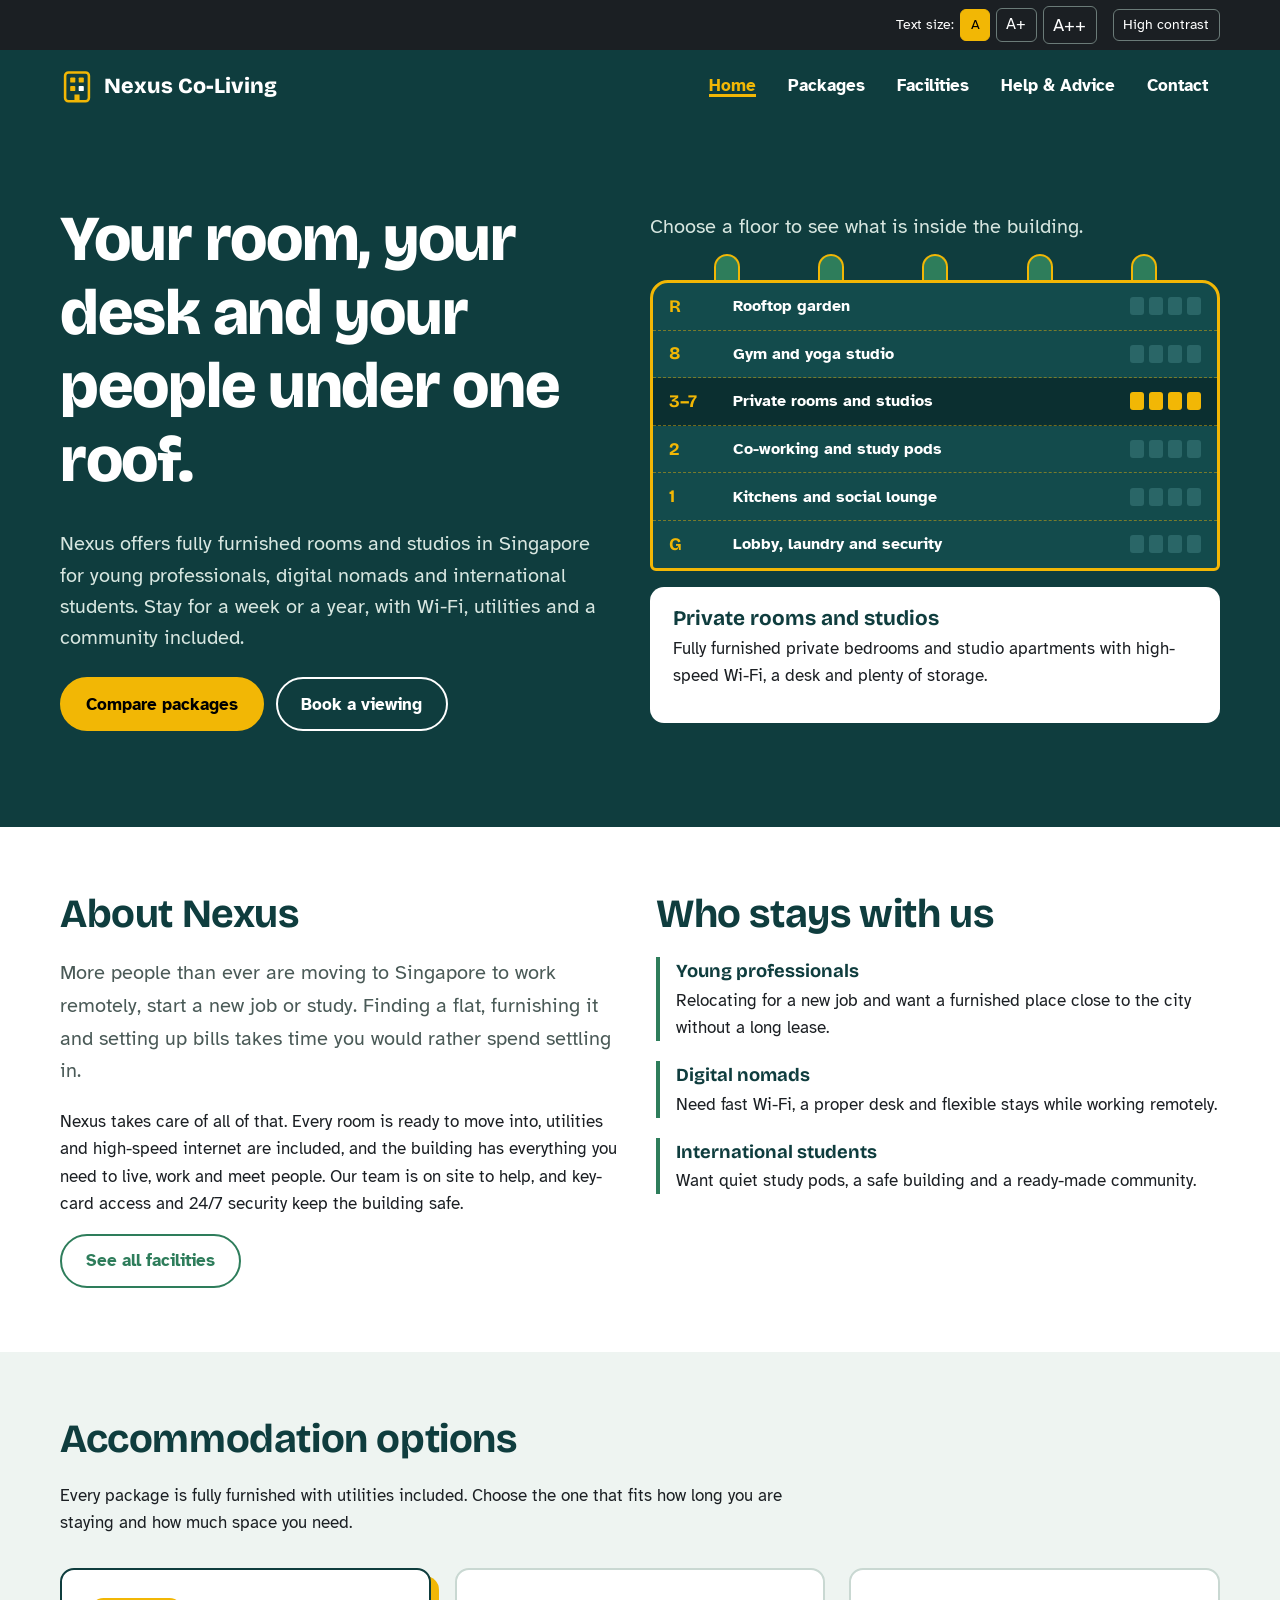
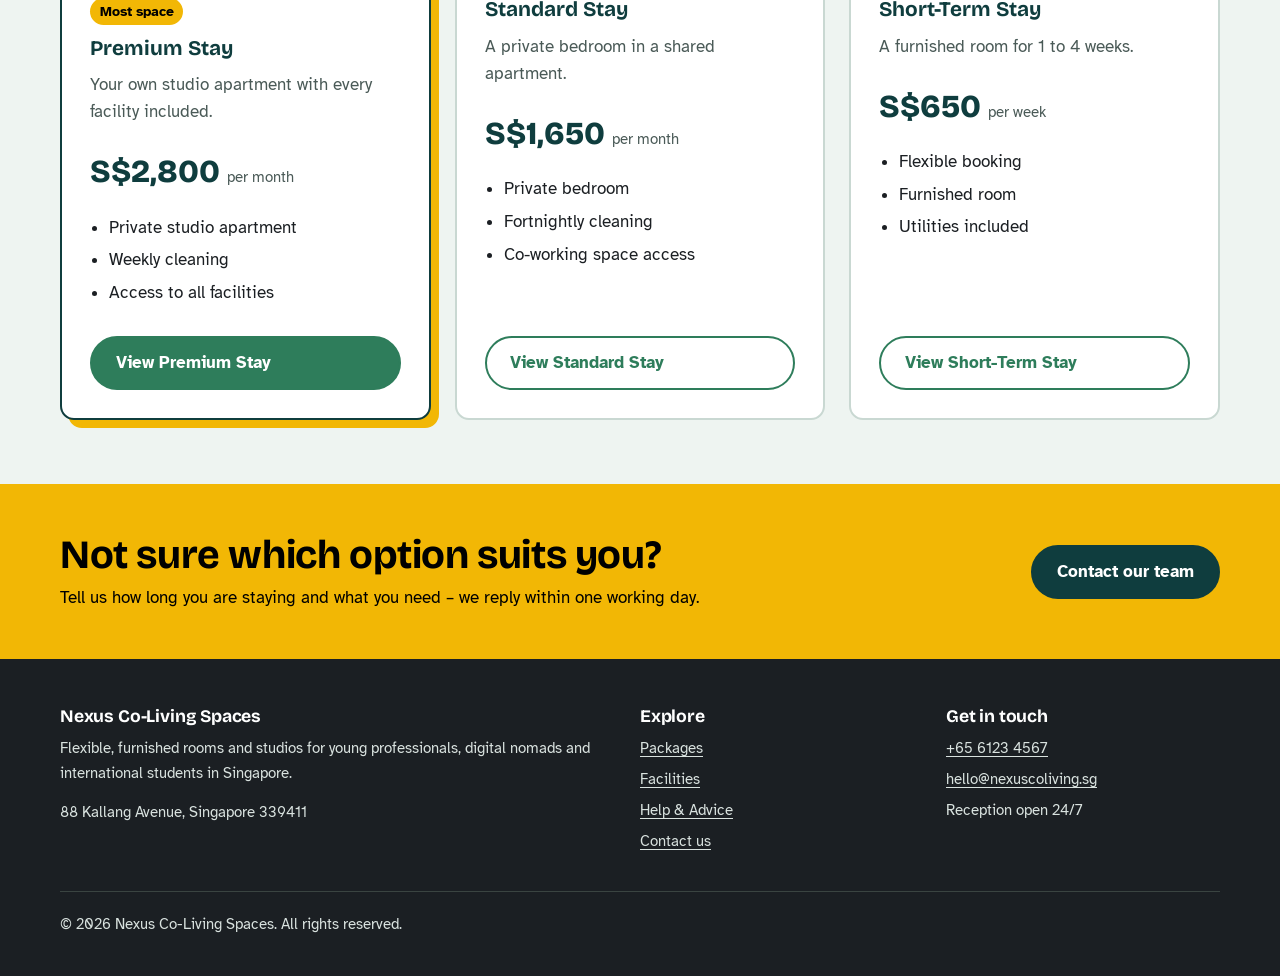
==== version-1/index.html @ 2fcd4ea3 "Add files via upload" ====
<!DOCTYPE html>
<html lang="en-SG">
<head>
  <meta charset="UTF-8">
  <meta name="viewport" content="width=device-width, initial-scale=1.0">
  <title>Nexus Co-Living Spaces | Furnished rooms and studios in Singapore</title>
  <meta name="description" content="Fully furnished private rooms and studio apartments in Singapore with co-working space, a gym, rooftop garden and community events.">
  <!-- Fonts: Bricolage Grotesque for headings, Atkinson Hyperlegible (designed for low-vision readers) for body text -->
  <link rel="preconnect" href="https://fonts.googleapis.com">
  <link rel="preconnect" href="https://fonts.gstatic.com" crossorigin>
  <link href="https://fonts.googleapis.com/css2?family=Atkinson+Hyperlegible:wght@400;700&amp;family=Bricolage+Grotesque:opsz,wght@12..96,700;12..96,800&amp;display=swap" rel="stylesheet">
  <link rel="stylesheet" href="css/style.css">
</head>
<body>
  <a class="skip-link" href="#main">Skip to main content</a>

  <!-- Accessibility toolbar: text size and high contrast -->
  <div class="a11y-bar">
    <div class="container">
      <div class="a11y-group" role="group" aria-label="Text size">
        <span>Text size:</span>
        <button type="button" data-text-size="normal" aria-pressed="true">A</button>
        <button type="button" data-text-size="large" aria-pressed="false" style="font-size:1.1em">A+</button>
        <button type="button" data-text-size="larger" aria-pressed="false" style="font-size:1.25em">A++</button>
      </div>
      <button type="button" id="contrast-toggle" aria-pressed="false">High contrast</button>
    </div>
  </div>

  <header class="site-header">
    <div class="container">
      <a class="logo" href="index.html"><svg viewBox="0 0 40 40" aria-hidden="true" focusable="false"><rect x="6" y="4" width="28" height="34" rx="4" fill="none" stroke="#f2b705" stroke-width="3"/><rect x="12" y="10" width="6" height="6" rx="1" fill="#f2b705"/><rect x="22" y="10" width="6" height="6" rx="1" fill="#f2b705"/><rect x="12" y="20" width="6" height="6" rx="1" fill="#f2b705"/><rect x="22" y="20" width="6" height="6" rx="1" fill="#ffffff"/><rect x="17" y="30" width="6" height="8" fill="#f2b705"/></svg><span>Nexus Co-Living</span></a>
      <button class="nav-toggle" type="button" aria-expanded="false" aria-controls="main-nav">
        <svg width="20" height="20" viewBox="0 0 20 20" aria-hidden="true"><path d="M2 5h16M2 10h16M2 15h16" stroke="currentColor" stroke-width="2.2" stroke-linecap="round"/></svg>
        Menu
      </button>
      <nav id="main-nav" class="main-nav" aria-label="Main">
        <ul>
        <li><a href="index.html" aria-current="page">Home</a></li>
        <li><a href="packages.html">Packages</a></li>
        <li><a href="facilities.html">Facilities</a></li>
        <li><a href="help.html">Help &amp; Advice</a></li>
        <li><a href="contact.html">Contact</a></li>
        </ul>
      </nav>
    </div>
  </header>

  <main id="main">
    <section class="hero">
      <div class="container hero-grid">
        <div>
          <h1>Your room, your desk and your people under one roof.</h1>
          <p>Nexus offers fully furnished rooms and studios in Singapore for young professionals, digital nomads and international students. Stay for a week or a year, with Wi-Fi, utilities and a community included.</p>
          <div class="hero-actions">
            <a class="btn btn--sun" href="packages.html">Compare packages</a>
            <a class="btn btn--ghost" href="contact.html">Book a viewing</a>
          </div>
        </div>

        <!-- Interactive building: choose a floor to see what is on it -->
        <div class="building">
          <p class="building-caption" id="building-caption">Choose a floor to see what is inside the building.</p>
          <div class="roof-plants" aria-hidden="true"><span></span><span></span><span></span><span></span><span></span></div>
          <ul class="tower" aria-labelledby="building-caption">
            <li><button type="button" class="floor-btn" data-floor="roof" aria-pressed="false">
              <span class="floor-level" aria-hidden="true">R</span><span>Rooftop garden</span><span class="floor-windows" aria-hidden="true"><span></span><span></span><span></span><span></span></span>
            </button></li>
            <li><button type="button" class="floor-btn" data-floor="gym" aria-pressed="false">
              <span class="floor-level" aria-hidden="true">8</span><span>Gym and yoga studio</span><span class="floor-windows" aria-hidden="true"><span></span><span></span><span></span><span></span></span>
            </button></li>
            <li><button type="button" class="floor-btn" data-floor="rooms" aria-pressed="true">
              <span class="floor-level" aria-hidden="true">3–7</span><span>Private rooms and studios</span><span class="floor-windows" aria-hidden="true"><span></span><span></span><span></span><span></span></span>
            </button></li>
            <li><button type="button" class="floor-btn" data-floor="work" aria-pressed="false">
              <span class="floor-level" aria-hidden="true">2</span><span>Co-working and study pods</span><span class="floor-windows" aria-hidden="true"><span></span><span></span><span></span><span></span></span>
            </button></li>
            <li><button type="button" class="floor-btn" data-floor="lounge" aria-pressed="false">
              <span class="floor-level" aria-hidden="true">1</span><span>Kitchens and social lounge</span><span class="floor-windows" aria-hidden="true"><span></span><span></span><span></span><span></span></span>
            </button></li>
            <li><button type="button" class="floor-btn" data-floor="lobby" aria-pressed="false">
              <span class="floor-level" aria-hidden="true">G</span><span>Lobby, laundry and security</span><span class="floor-windows" aria-hidden="true"><span></span><span></span><span></span><span></span></span>
            </button></li>
          </ul>
          <div class="floor-info" id="floor-info" aria-live="polite">
            <h3>Private rooms and studios</h3>
            <p>Fully furnished private bedrooms and studio apartments with high-speed Wi-Fi, a desk and plenty of storage.</p>
          </div>
        </div>
      </div>
    </section>

    <section class="section" aria-labelledby="about-title">
      <div class="container split">
        <div>
          <h2 id="about-title">About Nexus</h2>
          <p class="lead">More people than ever are moving to Singapore to work remotely, start a new job or study. Finding a flat, furnishing it and setting up bills takes time you would rather spend settling in.</p>
          <p>Nexus takes care of all of that. Every room is ready to move into, utilities and high-speed internet are included, and the building has everything you need to live, work and meet people. Our team is on site to help, and key-card access and 24/7 security keep the building safe.</p>
          <a class="btn btn--ghost" href="facilities.html">See all facilities</a>
        </div>
        <div>
          <h2>Who stays with us</h2>
          <ul class="audience-list">
            <li><strong>Young professionals</strong>Relocating for a new job and want a furnished place close to the city without a long lease.</li>
            <li><strong>Digital nomads</strong>Need fast Wi-Fi, a proper desk and flexible stays while working remotely.</li>
            <li><strong>International students</strong>Want quiet study pods, a safe building and a ready-made community.</li>
          </ul>
        </div>
      </div>
    </section>

    <section class="section section--tint" aria-labelledby="packages-title">
      <div class="container">
        <h2 id="packages-title">Accommodation options</h2>
        <p>Every package is fully furnished with utilities included. Choose the one that fits how long you are staying and how much space you need.</p>
        <div class="packages">
          <article class="package package--featured">
            <span class="tag">Most space</span>
            <h3>Premium Stay</h3>
            <p class="best-for">Your own studio apartment with every facility included.</p>
            <p class="price">S$2,800 <small>per month</small></p>
            <ul><li>Private studio apartment</li><li>Weekly cleaning</li><li>Access to all facilities</li></ul>
            <a class="btn" href="packages.html#premium">View Premium Stay</a>
          </article>
          <article class="package">
            <h3>Standard Stay</h3>
            <p class="best-for">A private bedroom in a shared apartment.</p>
            <p class="price">S$1,650 <small>per month</small></p>
            <ul><li>Private bedroom</li><li>Fortnightly cleaning</li><li>Co-working space access</li></ul>
            <a class="btn btn--ghost" href="packages.html#standard">View Standard Stay</a>
          </article>
          <article class="package">
            <h3>Short-Term Stay</h3>
            <p class="best-for">A furnished room for 1 to 4 weeks.</p>
            <p class="price">S$650 <small>per week</small></p>
            <ul><li>Flexible booking</li><li>Furnished room</li><li>Utilities included</li></ul>
            <a class="btn btn--ghost" href="packages.html#short">View Short-Term Stay</a>
          </article>
        </div>
      </div>
    </section>

    <section class="cta-strip" aria-labelledby="cta-title">
      <div class="container">
        <div>
          <h2 id="cta-title">Not sure which option suits you?</h2>
          <p>Tell us how long you are staying and what you need – we reply within one working day.</p>
        </div>
        <a class="btn" href="contact.html">Contact our team</a>
      </div>
    </section>
  </main>

  <footer class="site-footer">
    <div class="container">
      <div class="footer-grid">
        <div>
          <h2>Nexus Co-Living Spaces</h2>
          <p>Flexible, furnished rooms and studios for young professionals, digital nomads and international students in Singapore.</p>
          <p>88 Kallang Avenue, Singapore 339411</p>
        </div>
        <div>
          <h2>Explore</h2>
          <ul>
            <li><a href="packages.html">Packages</a></li>
            <li><a href="facilities.html">Facilities</a></li>
            <li><a href="help.html">Help &amp; Advice</a></li>
            <li><a href="contact.html">Contact us</a></li>
          </ul>
        </div>
        <div>
          <h2>Get in touch</h2>
          <ul>
            <li><a href="tel:+6561234567">+65 6123 4567</a></li>
            <li><a href="mailto:hello@nexuscoliving.sg">hello@nexuscoliving.sg</a></li>
            <li>Reception open 24/7</li>
          </ul>
        </div>
      </div>
      <div class="footer-bottom">
        <p>&copy; 2026 Nexus Co-Living Spaces. All rights reserved.</p>
      </div>
    </div>
  </footer>

  <script src="js/main.js"></script>
</body>
</html>
---- version-1/css/style.css ----
/* =========================================================
   Nexus Co-Living Spaces – main stylesheet
   Layout: mobile-first, then wider screens use media queries
   ========================================================= */

/* ---------- 1. Colour and type variables ---------- */
:root {
  --palm: #0f3d3e;        /* deep green – header, footer, headings */
  --leaf: #2e7d5b;        /* mid green – links, buttons */
  --sun: #f2b705;         /* yellow – highlights on dark backgrounds only */
  --mist: #eef4f1;        /* very light green – section backgrounds */
  --white: #ffffff;
  --ink: #1b1f23;         /* body text */
  --muted: #4a5a57;       /* secondary text (passes 4.5:1 on white) */
  --line: #c9d8d2;        /* borders */
  --error: #b42318;

  --font-head: "Bricolage Grotesque", "Segoe UI", sans-serif;
  --font-body: "Atkinson Hyperlegible", "Segoe UI", Arial, sans-serif;

  --base-size: 1.0625rem; /* 17px body text */
  --radius: 14px;
  --max: 1160px;
}

/* High contrast mode (turned on by the accessibility toolbar) */
body.high-contrast {
  --palm: #000000;
  --leaf: #0039a6;
  --sun: #ffff00;
  --mist: #ffffff;
  --ink: #000000;
  --muted: #000000;
  --line: #000000;
}
body.high-contrast a { text-decoration: underline; }

/* ---------- 2. Base styles ---------- */
*, *::before, *::after { box-sizing: border-box; }

html { scroll-behavior: smooth; }

/* Stop the sticky header covering things we scroll to */
[id] { scroll-margin-top: 96px; }

body {
  margin: 0;
  font-family: var(--font-body);
  font-size: var(--base-size);
  line-height: 1.6;
  color: var(--ink);
  background: var(--white);
}

img, svg { max-width: 100%; display: block; }

h1, h2, h3 {
  font-family: var(--font-head);
  color: var(--palm);
  line-height: 1.15;
  margin: 0 0 0.5em;
}
h1 { font-size: clamp(2.2rem, 6vw, 4rem); font-weight: 800; letter-spacing: -0.02em; }
h2 { font-size: clamp(1.7rem, 3.6vw, 2.5rem); font-weight: 700; letter-spacing: -0.01em; }
h3 { font-size: 1.3rem; font-weight: 700; }

p { margin: 0 0 1em; max-width: 68ch; }

a { color: var(--leaf); text-underline-offset: 3px; }
a:hover { color: var(--palm); }

/* Clear keyboard focus on every interactive element */
:focus-visible {
  outline: 3px solid var(--sun);
  outline-offset: 3px;
  box-shadow: 0 0 0 6px var(--palm);
  border-radius: 4px;
}

.container { width: min(100% - 2rem, var(--max)); margin-inline: auto; }

.section { padding: 4rem 0; }
.section--tint { background: var(--mist); }

.lead { font-size: 1.2em; color: var(--muted); }

/* Hidden but still read by screen readers */
.visually-hidden {
  position: absolute; width: 1px; height: 1px; overflow: hidden;
  clip: rect(0 0 0 0); white-space: nowrap;
}

/* Skip link – appears when a keyboard user presses Tab */
.skip-link {
  position: absolute; left: 1rem; top: -100px; z-index: 100;
  background: var(--sun); color: #000; padding: 0.75rem 1rem;
  font-weight: 700; border-radius: 8px;
}
.skip-link:focus { top: 1rem; }

/* ---------- 3. Buttons ---------- */
.btn {
  display: inline-block;
  font: 700 1em var(--font-body);
  padding: 0.85em 1.4em;
  border-radius: 999px;
  border: 2px solid var(--leaf);
  background: var(--leaf);
  color: var(--white);
  text-decoration: none;
  cursor: pointer;
}
.btn:hover { background: var(--palm); border-color: var(--palm); color: var(--white); }
.btn--ghost { background: transparent; color: var(--leaf); }
.btn--ghost:hover { background: var(--leaf); color: var(--white); }
.btn--sun { background: var(--sun); border-color: var(--sun); color: #000; }
.btn--sun:hover { background: #ffd23f; border-color: #ffd23f; color: #000; }

/* ---------- 4. Accessibility toolbar ---------- */
.a11y-bar { background: var(--ink); color: var(--white); font-size: 0.9rem; }
.a11y-bar .container {
  display: flex; flex-wrap: wrap; gap: 0.5rem 1rem;
  align-items: center; justify-content: flex-end; padding: 0.4rem 0;
}
.a11y-bar button {
  font: inherit; color: var(--white); background: transparent;
  border: 1px solid #6b7b78; border-radius: 6px; padding: 0.2rem 0.6rem; cursor: pointer;
}
.a11y-bar button[aria-pressed="true"] { background: var(--sun); color: #000; border-color: var(--sun); }
.a11y-group { display: flex; gap: 0.35rem; align-items: center; }

/* ---------- 5. Header and navigation ---------- */
.site-header { background: var(--palm); color: var(--white); position: sticky; top: 0; z-index: 50; }
.site-header .container { display: flex; align-items: center; justify-content: space-between; min-height: 72px; }

.logo {
  display: flex; align-items: center; gap: 0.6rem;
  color: var(--white); text-decoration: none;
  font-family: var(--font-head); font-weight: 800; font-size: 1.35rem;
}
.logo:hover { color: var(--sun); }
.logo svg { width: 34px; height: 34px; }

.nav-toggle {
  display: inline-flex; align-items: center; gap: 0.5rem;
  background: transparent; color: var(--white); border: 2px solid var(--white);
  border-radius: 8px; padding: 0.45rem 0.8rem; font: 700 1rem var(--font-body); cursor: pointer;
}

.main-nav { display: none; }
.main-nav.open {
  display: block; position: absolute; left: 0; right: 0; top: 100%;
  background: var(--palm); border-top: 1px solid rgba(255,255,255,.2);
}
.main-nav ul { list-style: none; margin: 0; padding: 0.5rem 1rem 1rem; }
.main-nav a {
  display: block; padding: 0.75rem 0.5rem; color: var(--white);
  text-decoration: none; font-weight: 700;
}
.main-nav a:hover { color: var(--sun); }
.main-nav a[aria-current="page"] { color: var(--sun); text-decoration: underline; text-decoration-thickness: 3px; }

/* Desktop navigation */
@media (min-width: 860px) {
  .nav-toggle { display: none; }
  .main-nav, .main-nav.open { display: block; position: static; border: 0; }
  .main-nav ul { display: flex; gap: 0.5rem; padding: 0; }
  .main-nav a { padding: 0.5rem 0.75rem; }
}

/* ---------- 6. Home page hero with the building ---------- */
.hero { background: var(--palm); color: var(--white); padding: 3rem 0 4rem; overflow: hidden; }
.hero h1 { color: var(--white); }
.hero p { color: #d7e6e0; font-size: 1.15em; }
.hero-grid { display: grid; gap: 3rem; align-items: center; }
.hero-actions { display: flex; flex-wrap: wrap; gap: 0.75rem; margin-top: 1.5rem; }
.hero .btn--ghost { color: var(--white); border-color: var(--white); }
.hero .btn--ghost:hover { background: var(--white); color: var(--palm); }

@media (min-width: 900px) {
  .hero-grid { grid-template-columns: 1fr 1.05fr; }
  .hero { padding: 5rem 0 6rem; }
}

/* The building: each floor is a button. Users pick a floor to see what is on it. */
.building { position: relative; }
.building-caption { font-size: 0.95rem; color: #b9d2c9; margin-bottom: 0.75rem; }

.tower {
  list-style: none; margin: 0; padding: 0;
  border: 3px solid var(--sun); border-radius: 18px 18px 6px 6px;
  background: #134b4c; overflow: hidden;
}
.floor-btn {
  width: 100%; display: grid; grid-template-columns: 3.2rem 1fr auto; align-items: center; gap: 0.75rem;
  padding: 0.8rem 1rem; text-align: left;
  font: 700 1rem var(--font-body); color: var(--white);
  background: transparent; border: 0; border-bottom: 1px dashed rgba(242,183,5,.45); cursor: pointer;
}
.tower li:last-child .floor-btn { border-bottom: 0; }
.floor-level { font-family: var(--font-head); font-size: 1.1rem; color: var(--sun); }
.floor-windows { display: flex; gap: 5px; }
.floor-windows span { width: 14px; height: 18px; border-radius: 3px; background: #2a6667; }
.floor-btn:hover .floor-windows span,
.floor-btn[aria-pressed="true"] .floor-windows span { background: var(--sun); }
.floor-btn[aria-pressed="true"] { background: #0b2f30; }

.floor-info {
  margin-top: 1rem; background: var(--white); color: var(--ink);
  border-radius: var(--radius); padding: 1.25rem 1.4rem; min-height: 8.5rem;
}
.floor-info h3 { margin-bottom: 0.3rem; }
.hero .floor-info p { margin: 0; color: var(--ink); font-size: 1em; }

.roof-plants { display: flex; justify-content: space-around; padding: 0 1.5rem; height: 26px; }
.roof-plants span {
  width: 26px; height: 26px; background: var(--leaf); border-radius: 50% 50% 0 0;
  border: 2px solid var(--sun); border-bottom: 0;
}

/* ---------- 7. Generic grids and content blocks ---------- */
.split { display: grid; gap: 2rem; }
@media (min-width: 860px) { .split { grid-template-columns: 1fr 1fr; align-items: start; } }

.audience-list { list-style: none; padding: 0; margin: 0; display: grid; gap: 1.25rem; }
.audience-list li { border-left: 4px solid var(--leaf); padding-left: 1rem; }
.audience-list strong { display: block; font-family: var(--font-head); font-size: 1.15rem; color: var(--palm); }

/* ---------- 8. Package cards ---------- */
.packages { display: grid; gap: 1.5rem; margin-top: 2rem; }
@media (min-width: 760px) { .packages { grid-template-columns: repeat(3, 1fr); } }

.package {
  display: flex; flex-direction: column;
  background: var(--white); border: 2px solid var(--line); border-radius: var(--radius);
  padding: 1.75rem;
}
.package--featured { border-color: var(--palm); box-shadow: 8px 8px 0 var(--sun); }
.package .tag {
  align-self: flex-start; background: var(--sun); color: #000;
  font-weight: 700; font-size: 0.85rem; padding: 0.15rem 0.6rem; border-radius: 999px; margin-bottom: 0.75rem;
}
.package .price { font-family: var(--font-head); font-size: 2rem; font-weight: 800; color: var(--palm); margin: 0.25rem 0 0; }
.package .price small { font-family: var(--font-body); font-size: 0.95rem; font-weight: 400; color: var(--muted); }
.package .best-for { color: var(--muted); }
.package ul { padding-left: 1.2rem; margin: 1rem 0 1.5rem; flex-grow: 1; }
.package li { margin-bottom: 0.35rem; }

.custom-package {
  margin-top: 2rem; padding: 2rem; border-radius: var(--radius);
  background: var(--palm); color: var(--white);
  display: grid; gap: 1rem; align-items: center;
}
.custom-package h3 { color: var(--sun); }
.custom-package p { color: #d7e6e0; margin: 0; }
@media (min-width: 760px) { .custom-package { grid-template-columns: 1fr auto; } }

/* Comparison table – scrolls sideways on small phones */
.table-wrap { overflow-x: auto; margin-top: 2rem; border: 2px solid var(--line); border-radius: var(--radius); }
table { border-collapse: collapse; width: 100%; min-width: 600px; background: var(--white); }
caption { text-align: left; padding: 1rem; font-weight: 700; color: var(--palm); }
th, td { padding: 0.8rem 1rem; text-align: left; border-top: 1px solid var(--line); }
thead th { background: var(--palm); color: var(--white); }
tbody th { font-weight: 700; }
td.yes::before { content: "✓ "; color: var(--leaf); font-weight: 700; }
td.no { color: var(--muted); }

/* ---------- 9. Package finder (help and advice) ---------- */
.finder { background: var(--white); border: 2px solid var(--palm); border-radius: var(--radius); padding: 1.75rem; }
.finder fieldset { border: 0; padding: 0; margin: 0 0 1.25rem; }
.finder legend { font-weight: 700; margin-bottom: 0.5rem; font-size: 1.05em; }
.choice { display: flex; align-items: center; gap: 0.6rem; padding: 0.35rem 0; }
.choice input { width: 1.25rem; height: 1.25rem; accent-color: var(--leaf); }
.finder-result {
  margin-top: 1.25rem; padding: 1.25rem; border-radius: 10px; background: var(--mist);
  border-left: 6px solid var(--sun);
}
.finder-result:empty { display: none; }

/* ---------- 10. Facilities ---------- */
.facility-groups { display: grid; gap: 2.5rem; }
.facility-list { list-style: none; padding: 0; margin: 1rem 0 0; display: grid; gap: 1rem; }
@media (min-width: 640px) { .facility-list { grid-template-columns: repeat(2, 1fr); } }
@media (min-width: 980px) { .facility-list { grid-template-columns: repeat(3, 1fr); } }
.facility {
  display: grid; grid-template-columns: 48px 1fr; gap: 0.9rem; align-items: start;
  padding: 1.1rem; background: var(--white); border-radius: 10px; border: 1px solid var(--line);
}
.facility svg { width: 48px; height: 48px; color: var(--leaf); }
.facility h3 { font-size: 1.1rem; margin-bottom: 0.2rem; }
.facility p { margin: 0; color: var(--muted); font-size: 0.97em; }

.events { list-style: none; padding: 0; margin: 1rem 0 0; }
.events li { display: grid; grid-template-columns: 7.5rem 1fr; gap: 1rem; padding: 0.9rem 0; border-top: 1px solid var(--line); }
.events strong { color: var(--palm); }

/* ---------- 11. Help page – FAQ accordion ---------- */
.faq details { border-bottom: 1px solid var(--line); padding: 0.25rem 0; }
.faq summary {
  cursor: pointer; font-weight: 700; padding: 0.9rem 2rem 0.9rem 0; list-style: none; position: relative;
  color: var(--palm);
}
.faq summary::-webkit-details-marker { display: none; }
.faq summary::after {
  content: "+"; position: absolute; right: 0.25rem; top: 0.65rem;
  font-size: 1.5rem; color: var(--leaf);
}
.faq details[open] summary::after { content: "–"; }
.faq details p { color: var(--ink); }

.tips { counter-reset: tip; list-style: none; padding: 0; margin: 0; }
.tips li { counter-increment: tip; position: relative; padding: 0 0 1.25rem 3rem; }
.tips li::before {
  content: counter(tip); position: absolute; left: 0; top: 0;
  width: 2rem; height: 2rem; border-radius: 50%; background: var(--sun); color: #000;
  font-weight: 700; display: grid; place-items: center;
}

/* ---------- 12. Contact form ---------- */
.form { display: grid; gap: 1.1rem; }
.form-row { display: grid; gap: 1.1rem; }
@media (min-width: 640px) { .form-row { grid-template-columns: 1fr 1fr; } }
.field label { display: block; font-weight: 700; margin-bottom: 0.3rem; }
.field .hint { display: block; font-size: 0.9em; color: var(--muted); margin-bottom: 0.3rem; }
.field input, .field select, .field textarea {
  width: 100%; font: inherit; padding: 0.75rem 0.85rem;
  border: 2px solid #7a8d88; border-radius: 8px; background: var(--white); color: var(--ink);
}
.field textarea { min-height: 150px; resize: vertical; }
.field input[aria-invalid="true"], .field select[aria-invalid="true"], .field textarea[aria-invalid="true"] {
  border-color: var(--error);
}
.error-msg { color: var(--error); font-weight: 700; font-size: 0.95em; margin-top: 0.3rem; }
.error-msg:empty { display: none; }
.required { color: var(--error); }

.form-summary {
  border: 3px solid var(--error); border-radius: 10px; padding: 1rem 1.25rem; background: #fff5f4;
}
.form-summary ul { margin: 0.5rem 0 0; }
.form-success {
  border: 3px solid var(--leaf); border-radius: 10px; padding: 1.25rem; background: var(--mist);
}

.contact-details { list-style: none; padding: 0; margin: 0; }
.contact-details li { padding: 0.8rem 0; border-top: 1px solid var(--line); }
.contact-details strong { display: block; color: var(--palm); }

/* ---------- 13. Page banner (inner pages) ---------- */
.page-banner { background: var(--palm); color: var(--white); padding: 3rem 0; }
.page-banner h1 { color: var(--white); font-size: clamp(2rem, 5vw, 3.2rem); }
.page-banner p { color: #d7e6e0; font-size: 1.15em; margin: 0; }

/* ---------- 14. Call to action strip ---------- */
.cta-strip { background: var(--sun); padding: 3rem 0; }
.cta-strip .container { display: flex; flex-wrap: wrap; gap: 1.5rem; align-items: center; justify-content: space-between; }
.cta-strip h2 { margin: 0; color: #000; }
.cta-strip p { margin: 0.4rem 0 0; color: #000; }
.cta-strip .btn { background: var(--palm); border-color: var(--palm); }
.cta-strip .btn:hover { background: #000; border-color: #000; }

/* ---------- 15. Footer ---------- */
.site-footer { background: var(--ink); color: #d9e2df; padding: 3rem 0 1.5rem; font-size: 0.95rem; }
.footer-grid { display: grid; gap: 2rem; }
@media (min-width: 760px) { .footer-grid { grid-template-columns: 2fr 1fr 1fr; } }
.site-footer h2 { color: var(--white); font-size: 1.1rem; }
.site-footer ul { list-style: none; padding: 0; margin: 0; }
.site-footer li { margin-bottom: 0.4rem; }
.site-footer a { color: #d9e2df; }
.site-footer a:hover { color: var(--sun); }
.footer-bottom { border-top: 1px solid #3a4441; margin-top: 2rem; padding-top: 1.25rem; }

/* ---------- 16. Respect users who turn off animation ---------- */
@media (prefers-reduced-motion: reduce) {
  html { scroll-behavior: auto; }
  *, *::before, *::after { transition: none !important; animation: none !important; }
}
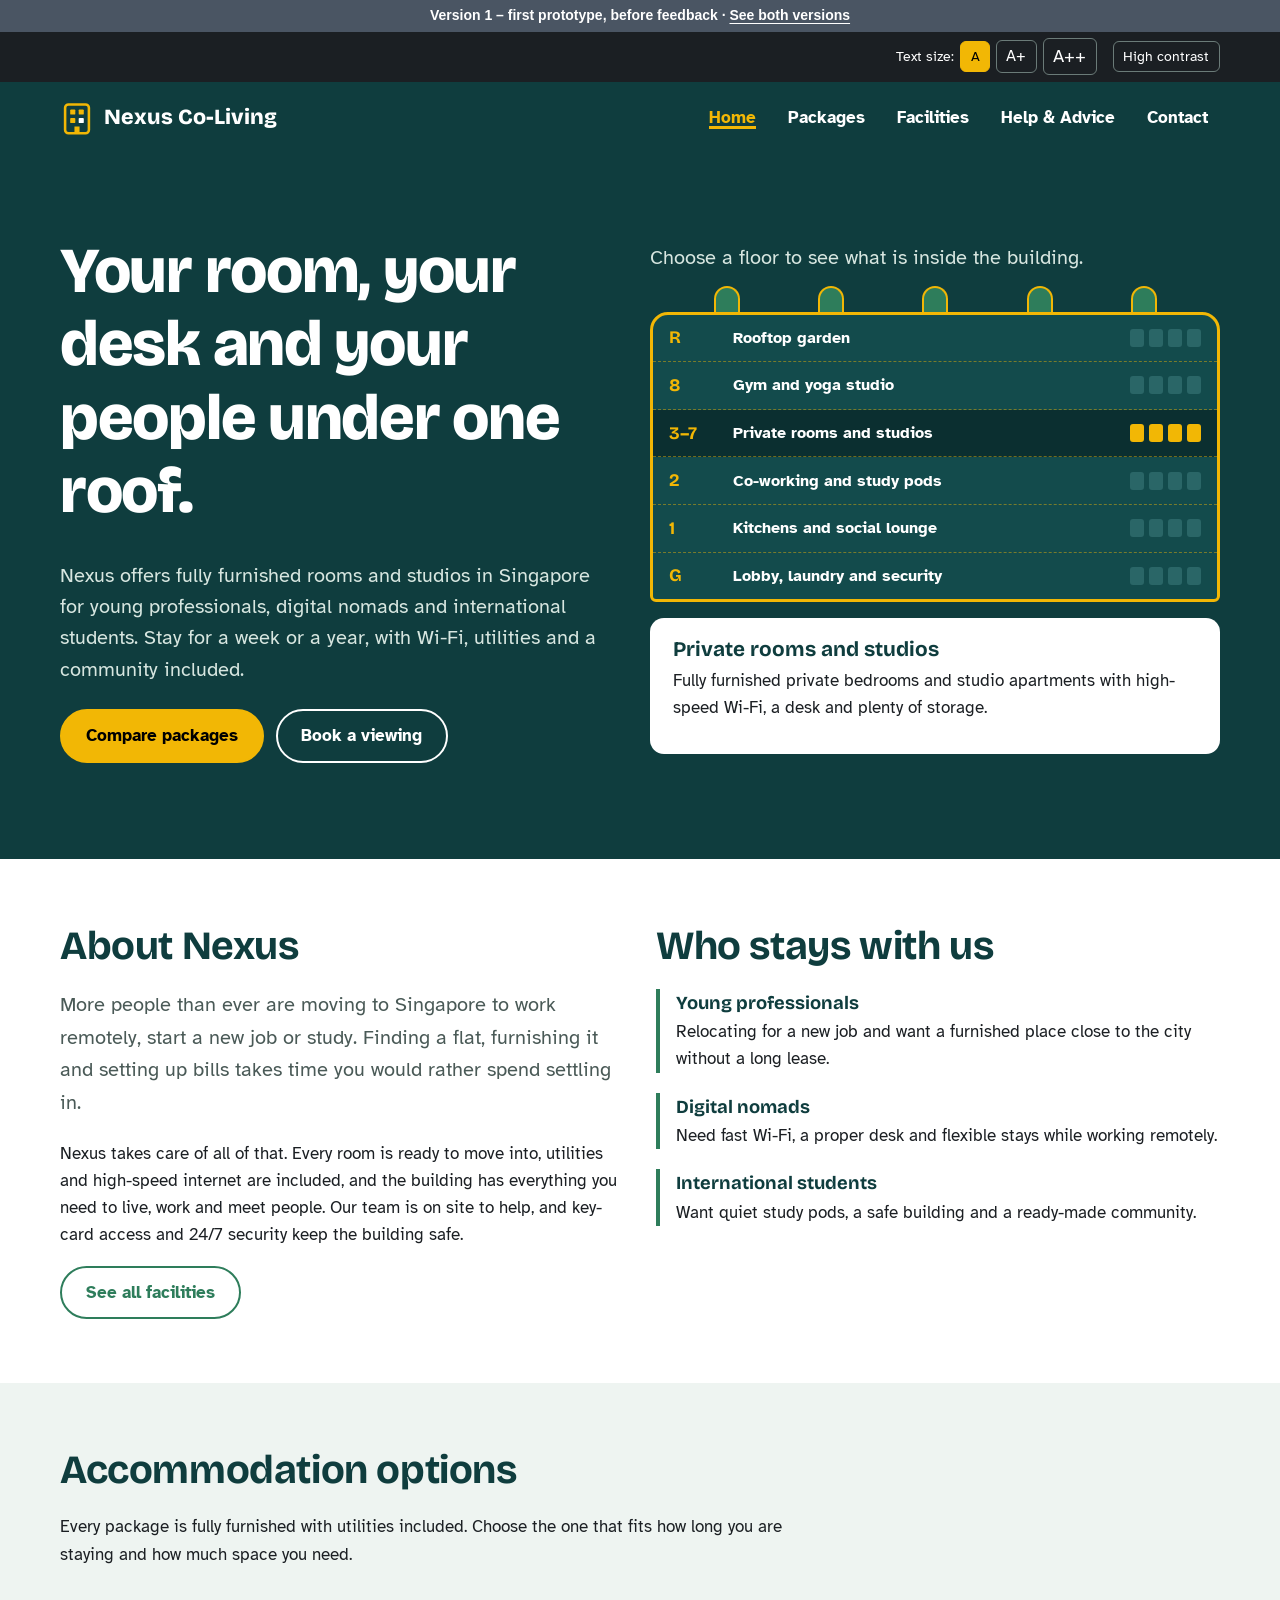
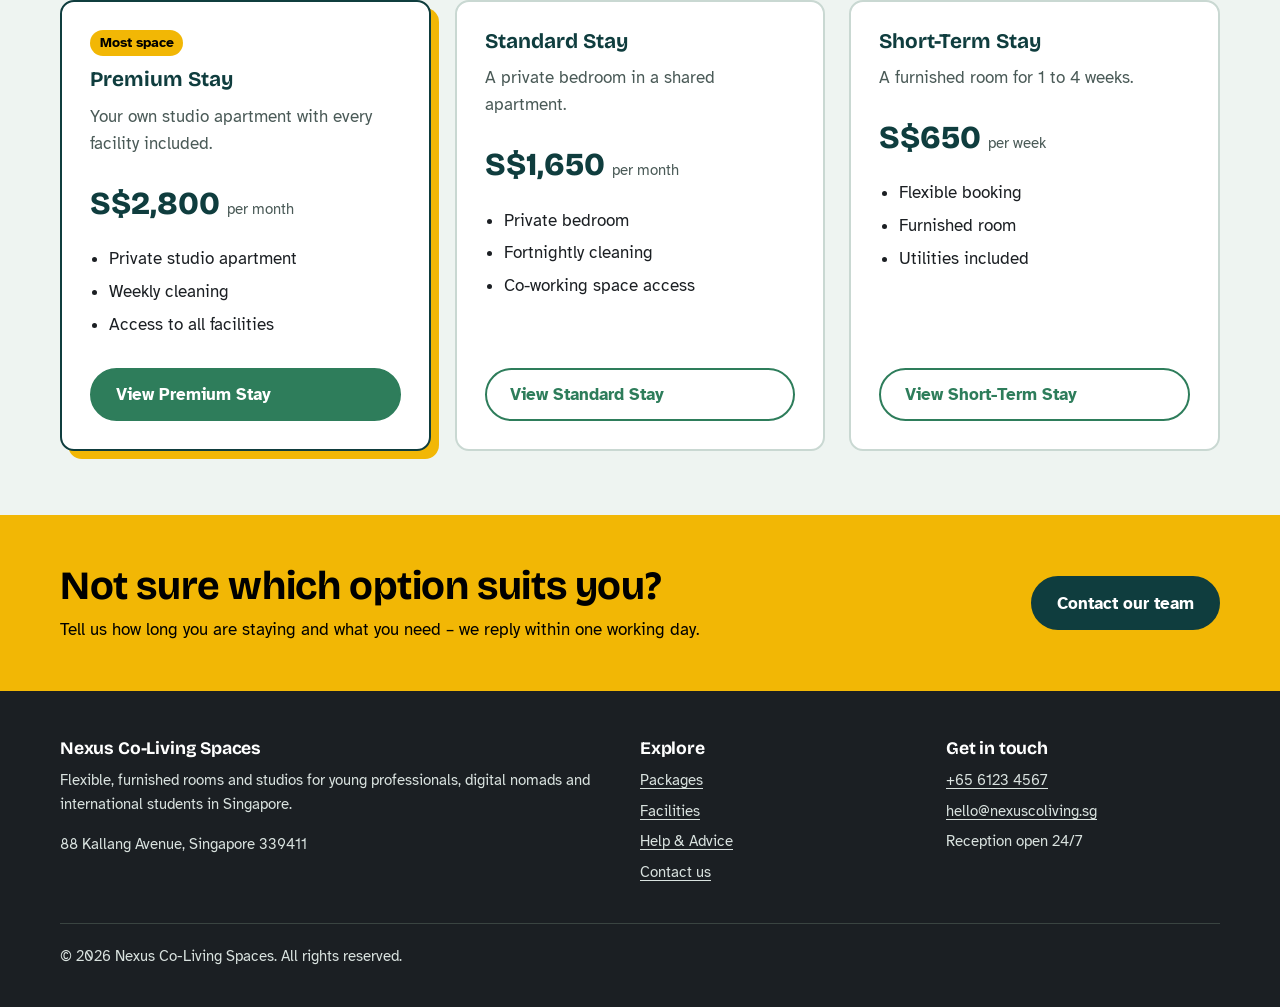
==== commit b5c562f3: "Add files via upload" ====
--- a/version-1/index.html
+++ b/version-1/index.html
@@ -13,6 +13,8 @@
 </head>
 <body>
   <a class="skip-link" href="#main">Skip to main content</a>
+  <!-- Version label (GitHub copy only) -->
+  <div class="version-label" style="background:#4a5563;color:#ffffff;text-align:center;padding:6px 12px;font:700 14px/1.4 Arial,sans-serif">Version 1 – first prototype, before feedback · <a href="../index.html" style="color:#ffffff;text-decoration:underline">See both versions</a></div>
 
   <!-- Accessibility toolbar: text size and high contrast -->
   <div class="a11y-bar">
